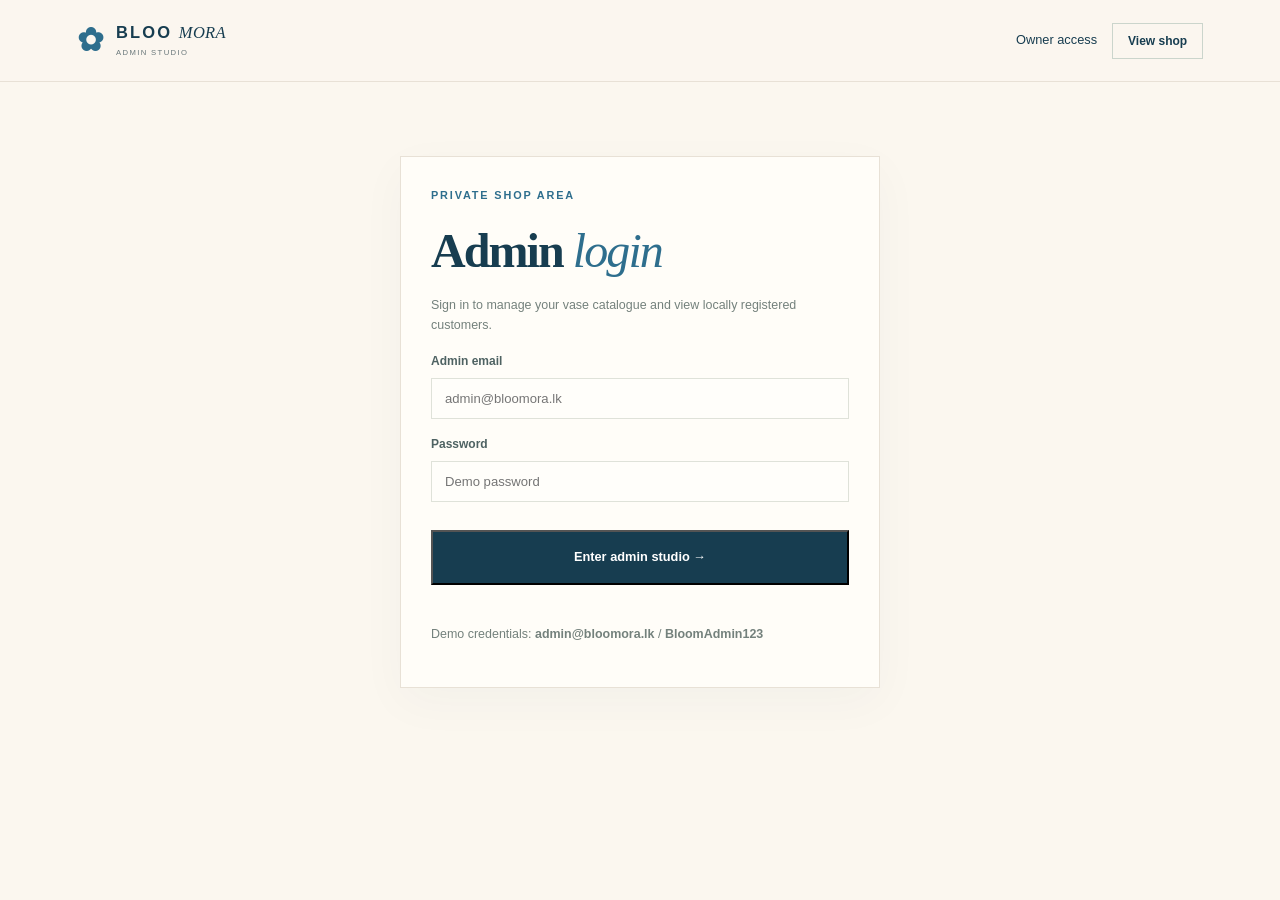
==== admin.html @ c9a42f93 "Add files via upload" ====
<!DOCTYPE html><html lang="en"><head><meta charset="UTF-8"><meta name="viewport" content="width=device-width,initial-scale=1"><title>Admin Studio | BLOO MORA</title><link rel="stylesheet" href="style.css"><link rel="stylesheet" href="portal.css"></head><body><header class="portal-header"><a class="brand" href="index.html"><span class="brand-mark">✿</span><span>BLOO <i>MORA</i><small>ADMIN STUDIO</small></span></a><div class="portal-actions"><span id="adminStatus">Owner access</span><a class="outline-btn" href="index.html">View shop</a></div></header><main class="dashboard admin-dashboard"><section id="adminLoginPanel" class="admin-login auth-card"><p class="eyebrow">PRIVATE SHOP AREA</p><h1>Admin <em>login</em></h1><p class="muted">Sign in to manage your vase catalogue and view locally registered customers.</p><form id="adminLoginForm"><label>Admin email<input name="email" type="email" required placeholder="admin@bloomora.lk"></label><label>Password<input name="password" type="password" required placeholder="Demo password"></label><button class="button button-dark full">Enter admin studio →</button><p id="adminLoginMessage" class="form-message"></p></form><p class="small-note">Demo credentials: <b>admin@bloomora.lk</b> / <b>BloomAdmin123</b></p></section><div id="adminPanel" hidden><section class="dash-welcome"><div><p class="eyebrow">BLOO MORA CONTROL ROOM</p><h1>Your shop, <em>your way.</em></h1><p>Add new vase designs, update your collection, and view registered customer accounts.</p></div><button class="outline-btn" id="adminLogout">Log out</button></section><section class="dash-stats"><article><span>✿</span><div><b id="adminVaseCount">0</b><small>Vase listings</small></div></article><article><span>♡</span><div><b id="adminCustomerCount">0</b><small>Registered customers</small></div></article><article><span>↗</span><div><b>WhatsApp</b><small>Order channel</small></div></article></section><div class="admin-columns"><section class="panel"><p class="eyebrow">GROW YOUR COLLECTION</p><h2>Add a <em>new vase</em></h2><form id="addVaseForm" class="stack-form"><label>Vase name<input name="name" required maxlength="80" placeholder="e.g. Bluebell Garden Vase"></label><div class="form-row"><label>Price (LKR)<input name="price" type="number" required min="1" step="1" placeholder="3500"></label><label>Category<select name="category"><option value="floral">Floral</option><option value="blue">Blue tones</option><option value="gift">Gift picks</option><option value="other">Other</option></select></label></div><label>Description<input name="description" maxlength="160" placeholder="Hand-painted flowers in soft blue tones"></label><label>Product image URL (optional)<input name="image" type="url" placeholder="https://..."></label><label>Or upload a product image<input name="photo" type="file" accept="image/*"></label><button class="button button-dark full" type="submit">＋ Add vase to shop</button><p id="addVaseMessage" class="form-message"></p></form></section><section class="panel"><p class="eyebrow">YOUR PRODUCTS</p><h2>Manage <em>vases</em></h2><div id="adminProducts" class="admin-product-list"></div></section></div><section class="panel customer-panel"><div class="dash-heading"><div><p class="eyebrow">COMMUNITY</p><h2>Registered <em>customers</em></h2></div><input id="adminCustomerSearch" class="portal-search" type="search" placeholder="Search customers..."></div><div class="table-wrap"><table><thead><tr><th>Name</th><th>Email</th><th>Phone</th><th>Joined</th></tr></thead><tbody id="customersTable"></tbody></table></div><p class="small-note">Customer records in this demo are stored in this browser only. This is not a secure multi-user online database.</p></section></div></main><script src="portal.js"></script></body></html>
---- style.css ----
:root{--ink:#173d50;--blue:#2e6e8d;--sky:#dcecf0;--cream:#fbf7ef;--sand:#efe6d7;--green:#637e66;--muted:#69777a;--white:#fff;--line:#e8e1d6;--serif:'Playfair Display',Georgia,serif;--sans:'DM Sans',Arial,sans-serif}*{box-sizing:border-box}html{scroll-behavior:smooth;scroll-padding-top:88px}body{margin:0;background:var(--cream);color:var(--ink);font-family:var(--sans);line-height:1.6}a{color:inherit;text-decoration:none}button,input{font:inherit}.announcement{background:var(--ink);color:#fff;text-align:center;font-size:.72rem;letter-spacing:.09em;padding:9px 15px}.site-header{height:88px;padding:0 6.5%;display:flex;align-items:center;justify-content:space-between;gap:25px;background:rgba(251,247,239,.94);position:sticky;top:0;z-index:10;border-bottom:1px solid rgba(23,61,80,.08);backdrop-filter:blur(14px)}.brand{display:flex;align-items:center;gap:10px;font-weight:700;letter-spacing:.13em;font-size:1.03rem;line-height:1.05;white-space:nowrap}.brand i{font-family:var(--serif);font-weight:500;letter-spacing:.02em}.brand small{display:block;font-size:.48rem;letter-spacing:.18em;font-weight:500;margin-top:7px;color:var(--muted)}.brand-mark{font-size:2rem;color:var(--blue)}nav{display:flex;gap:30px;font-size:.84rem;color:#435b64}nav a:hover,.footer-links a:hover{color:var(--blue)}.header-order{font-size:.78rem;font-weight:700;border-bottom:1px solid var(--ink);padding:9px 0}.header-order span{margin-left:8px}.menu-toggle{display:none;border:0;background:none;color:var(--ink);font-size:1.5rem}.hero{display:grid;grid-template-columns:1fr 1fr;min-height:650px;padding:58px 8% 70px;gap:5%;align-items:center;overflow:hidden;background:radial-gradient(ellipse at 80% 40%,#e5eee5 0%,transparent 38%),var(--cream)}.hero-copy{max-width:570px;position:relative;z-index:1}.eyebrow{font-size:.68rem;letter-spacing:.17em;font-weight:700;color:var(--blue);margin:0 0 20px}.eyebrow span{display:inline-block;width:25px;height:1px;background:var(--blue);vertical-align:middle;margin-right:8px}.hero h1{font:600 clamp(3.5rem,6vw,6rem)/1.05 var(--serif);letter-spacing:-.055em;margin:0 0 24px;color:var(--ink)}h1 em,h2 em{font-weight:500;color:var(--blue)}.hero-description{font-size:1rem;max-width:430px;color:#617176;line-height:1.9}.hero-actions{display:flex;align-items:center;gap:25px;margin-top:30px;flex-wrap:wrap}.button{display:inline-flex;align-items:center;justify-content:center;gap:22px;padding:15px 21px;font-weight:700;font-size:.8rem;transition:transform .2s,background .2s}.button:hover{transform:translateY(-2px)}.button-dark{background:var(--ink);color:white}.button-dark:hover{background:var(--blue)}.text-link{font-size:.8rem;font-weight:700;border-bottom:1px solid #b6c4c4;padding-bottom:6px}.text-link span{margin-left:9px}.hero-notes{display:flex;gap:20px;flex-wrap:wrap;margin-top:42px;color:#75817e;font-size:.69rem}.hero-visual{position:relative;max-width:520px;width:100%;margin:auto}.hero-image-wrap{height:490px;position:relative;border-radius:48% 48% 8px 8px;overflow:visible;background:#e7e6d9}.hero-image-wrap>img{width:100%;height:100%;object-fit:cover;object-position:center 55%;border-radius:48% 48% 8px 8px;mix-blend-mode:multiply}.image-sticker{position:absolute;bottom:35px;left:-33px;width:100px;height:100px;border-radius:50%;background:#e4b96f;color:var(--ink);display:grid;align-content:center;text-align:center;line-height:1.1;font-size:.76rem;transform:rotate(-11deg);box-shadow:0 7px 20px #7d70402a}.image-sticker i{font:italic 1.3rem var(--serif)}.floating-note{position:absolute;bottom:28px;right:-35px;background:#fffdf8;padding:17px 22px;box-shadow:0 10px 30px #183c5014;min-width:220px}.floating-note span,.floating-note small{display:block;color:#7b8888;font-size:.57rem;letter-spacing:.11em}.floating-note b{display:block;font:600 1.15rem var(--serif);margin:5px 0}.floating-note small{letter-spacing:0;font-size:.7rem}.sun-shape{position:absolute;z-index:-1;width:120px;height:120px;border:1px solid #b9c9b7;border-radius:50%;right:-40px;top:-28px}.trust-strip{display:grid;grid-template-columns:repeat(4,1fr);background:#e8efea;padding:26px 8%;gap:25px}.trust-strip>div{display:grid;grid-template-columns:32px 1fr;column-gap:10px;align-items:center}.trust-strip span{grid-row:span 2;font-size:1.5rem;color:var(--green)}.trust-strip b{font-size:.75rem}.trust-strip small{font-size:.65rem;color:#75817b}.section{padding:100px 8%}.section-heading{display:flex;justify-content:space-between;align-items:end;gap:30px;margin-bottom:40px}.section-heading h2,.story h2,.care h2,.contact-banner h2{font:600 clamp(2.5rem,4vw,4rem)/1.15 var(--serif);letter-spacing:-.04em;margin:0}.section-heading>p{max-width:340px;color:#718080;font-size:.86rem;margin:0 0 6px}.collection-tools{display:flex;justify-content:space-between;gap:20px;align-items:center;margin-bottom:25px}.filters{display:flex;gap:8px;flex-wrap:wrap}.filter{border:1px solid #d8ded8;background:transparent;color:#687875;padding:9px 15px;border-radius:30px;font-size:.7rem;cursor:pointer}.filter.active,.filter:hover{background:var(--ink);color:#fff;border-color:var(--ink)}.search-box{display:flex;align-items:center;gap:8px;border-bottom:1px solid #bfcac4;padding:7px 3px;color:#7d8b86}.search-box span{font-size:1.3rem}.search-box input{background:transparent;border:0;outline:0;width:150px;color:var(--ink);font-size:.75rem}.product-grid{display:grid;grid-template-columns:repeat(4,minmax(0,1fr));gap:22px}.product-card{min-width:0}.product-image{position:relative;background:#e9e6d9;aspect-ratio:4/5;overflow:hidden}.product-image img{width:100%;height:100%;object-fit:cover;object-position:center;transition:transform .5s,filter .4s;mix-blend-mode:multiply}.product-card:hover .product-image img{transform:scale(1.045)}.product-image.warm img{filter:hue-rotate(125deg) saturate(.7) sepia(.18)}.product-image.ocean img{filter:hue-rotate(12deg) saturate(.8) brightness(1.08)}.product-image.meadow img{filter:hue-rotate(75deg) saturate(.65)}.product-tag{position:absolute;z-index:1;top:13px;left:13px;background:#fffdf4e8;padding:6px 9px;font-size:.52rem;letter-spacing:.09em;font-weight:700}.quick-order{position:absolute;bottom:12px;left:12px;right:12px;width:calc(100% - 24px);padding:12px;border:0;background:#fffdf2;color:var(--ink);font-size:.75rem;font-weight:700;cursor:pointer;opacity:0;transform:translateY(8px);transition:.25s}.product-card:hover .quick-order,.quick-order:focus{opacity:1;transform:translateY(0)}.product-info{display:flex;justify-content:space-between;gap:8px;padding:15px 0}.product-info h3{font:600 1.1rem var(--serif);margin:0 0 4px}.product-info p{font-size:.67rem;color:#7c8985;margin:0}.product-info strong{font-size:.73rem;white-space:nowrap;padding-top:4px}.product-note{font-size:.7rem;color:#7e8984;margin-top:25px}.story{display:grid;grid-template-columns:1fr 1fr;gap:10%;align-items:center;background:#f0e9dd}.story-photo{position:relative;max-width:450px;height:470px}.story-photo img{width:100%;height:100%;object-fit:cover;mix-blend-mode:multiply}.round-seal{position:absolute;right:-25px;bottom:28px;width:100px;height:100px;border-radius:50%;display:grid;place-content:center;text-align:center;background:var(--green);color:white;font:600 .8rem/1.25 var(--serif);transform:rotate(10deg);border:4px double #e0e6d8}.story-copy{max-width:480px}.story-copy h2{margin-bottom:24px}.story-copy>p:not(.eyebrow){font-size:.87rem;color:#6b7978;line-height:1.9}.story-copy .text-link{display:inline-block;margin-top:15px}.care{padding-top:90px;padding-bottom:100px}.care-heading{text-align:center;margin-bottom:50px}.care-grid{display:grid;grid-template-columns:repeat(3,1fr);gap:35px}.care-grid>div{padding:25px 28px;border-top:1px solid #cbd5cc}.care-grid span{font:italic 1.4rem var(--serif);color:var(--green)}.care-grid h3{font:600 1.3rem var(--serif);margin:15px 0 8px}.care-grid p{font-size:.8rem;color:#75817e;line-height:1.8;margin:0}.contact-banner{margin:0 6% 70px;background:var(--ink);color:white;padding:50px 6%;display:flex;justify-content:space-between;align-items:center;gap:30px;position:relative;overflow:hidden}.contact-banner:after{content:'✿';position:absolute;right:32%;top:-65px;font-size:210px;color:#ffffff09;pointer-events:none}.contact-banner .eyebrow{color:#b6d3cf;margin-bottom:13px}.contact-banner h2{font-size:clamp(2.1rem,3.5vw,3.4rem)}.contact-banner h2 em{color:#b5d4d4}.contact-banner>div>p:last-child{color:#c0d0d0;font-size:.8rem}.button-light{background:#f5f0e6;color:var(--ink);white-space:nowrap;position:relative;z-index:1}.button-light:hover{background:white}footer{padding:10px 8% 30px;display:grid;grid-template-columns:1fr 1fr;align-items:center;gap:18px}footer>p{font:italic 1rem var(--serif);color:#73817c;text-align:right}.footer-links{display:flex;gap:20px;font-size:.72rem;color:#6f7d79}.copyright{text-align:right;color:#8b9690;font-size:.62rem}.toast{position:fixed;bottom:24px;left:50%;transform:translate(-50%,20px);background:var(--ink);color:white;padding:13px 20px;font-size:.78rem;box-shadow:0 8px 25px #0002;opacity:0;pointer-events:none;transition:.25s;z-index:20;max-width:90vw}.toast.show{opacity:1;transform:translate(-50%,0)}.empty-state{grid-column:1/-1;text-align:center;padding:50px 20px;color:#7a8881}
@media(max-width:1000px){.site-header{padding:0 4%}.hero{padding-left:6%;padding-right:6%;gap:3%}.hero-image-wrap{height:420px}.product-grid{grid-template-columns:repeat(2,minmax(0,1fr));gap:30px 20px}.trust-strip{padding-left:5%;padding-right:5%}.trust-strip>div{grid-template-columns:25px 1fr}.trust-strip b{font-size:.68rem}.trust-strip small{font-size:.6rem}nav{gap:15px}}
@media(max-width:720px){.announcement{font-size:.58rem}.site-header{height:75px;gap:12px}.brand{font-size:.9rem}.brand-mark{font-size:1.6rem}.header-order{font-size:.68rem}.menu-toggle{display:block;margin-left:auto;order:2}.header-order{order:3}.site-header nav{display:none;position:absolute;top:74px;left:0;right:0;background:var(--cream);padding:20px 6%;box-shadow:0 12px 18px #173d5010;flex-direction:column;gap:15px}.site-header nav.open{display:flex}.hero{grid-template-columns:1fr;padding:55px 7% 70px;gap:50px}.hero h1{font-size:clamp(3.5rem,14vw,5rem)}.hero-visual{max-width:420px;width:90%}.hero-image-wrap{height:420px}.floating-note{right:-20px}.trust-strip{grid-template-columns:repeat(2,1fr);padding:24px 7%;gap:24px 15px}.section{padding:72px 6%}.section-heading{display:block}.section-heading>p{margin-top:18px}.collection-tools{align-items:flex-start;flex-direction:column}.search-box{width:100%}.search-box input{width:100%}.product-grid{gap:25px 12px}.product-info{display:block}.product-info h3{font-size:1rem}.product-info strong{display:block;margin-top:8px}.product-info p{min-height:30px}.quick-order{opacity:1;transform:none;padding:9px;font-size:.67rem}.story{grid-template-columns:1fr;gap:40px}.story-photo{height:380px;width:90%;margin:auto}.story-copy{margin:auto}.care-grid{grid-template-columns:1fr;gap:10px}.care-grid>div{padding:20px 8px}.contact-banner{margin:0 4% 50px;padding:35px 7%;display:block}.contact-banner .button{margin-top:15px}.contact-banner h2{font-size:2.5rem}footer{padding:0 6% 25px;grid-template-columns:1fr;gap:12px}.footer-brand{justify-self:start}footer>p{text-align:left;margin:0}.footer-links{flex-wrap:wrap}.copyright{text-align:left}}
@media(max-width:390px){.header-order{font-size:0;border:0}.header-order span{font-size:1rem}.hero-actions{align-items:flex-start;flex-direction:column}.hero-image-wrap{height:360px}.product-info h3{font-size:.9rem}.product-info p{font-size:.61rem}.product-tag{font-size:.45rem;left:7px;top:7px}.quick-order{left:7px;right:7px;width:calc(100% - 14px)}}


/* Fixes for the Login/Register buttons used in index.html */
.header-account{display:flex;align-items:center;gap:10px;flex-shrink:0}
.account-login,.account-register{display:inline-flex;align-items:center;justify-content:center;padding:10px 16px;border-radius:4px;font-size:.75rem;font-weight:700;transition:background .2s,color .2s,border-color .2s}
.account-login{border:1px solid var(--ink);color:var(--ink);background:transparent}
.account-login:hover{background:var(--sky)}
.account-register{border:1px solid var(--ink);background:var(--ink);color:#fff}
.account-register:hover{background:var(--blue);border-color:var(--blue)}
@media(max-width:1000px){.header-account{gap:7px}.account-login,.account-register{padding:9px 11px;font-size:.7rem}}
@media(max-width:720px){.header-account{display:flex;gap:6px}.account-login,.account-register{padding:8px 10px;font-size:.68rem}}
@media(max-width:390px){.site-header{flex-wrap:wrap;height:auto;min-height:75px;padding-top:10px;padding-bottom:10px}.header-account{order:4;width:100%;justify-content:flex-end}.account-login,.account-register{flex:1;text-align:center}.site-header nav{top:100%}}
---- portal.css ----
.portal-body{min-height:100vh;background:radial-gradient(ellipse at 8% 15%,#e4eee6 0,transparent 35%),var(--cream)}.portal-header{min-height:82px;padding:16px 6%;display:flex;align-items:center;justify-content:space-between;gap:20px;border-bottom:1px solid var(--line);background:#fbf7efeF}.portal-header .text-link{white-space:nowrap}.auth-layout{max-width:1180px;margin:45px auto;padding:0 24px;display:grid;grid-template-columns:1fr minmax(330px,440px);gap:7%;align-items:center}.auth-art h1,.dash-welcome h1,.admin-login h1{font:600 clamp(2.7rem,5vw,4.6rem)/1.12 var(--serif);letter-spacing:-.04em;margin:0 0 18px}.auth-art h1 em,.dash-welcome h1 em,.admin-login h1 em{color:var(--blue);font-weight:500}.auth-art>p:not(.eyebrow){max-width:410px;color:var(--muted)}.auth-art img{display:block;width:min(100%,420px);height:360px;object-fit:contain;mix-blend-mode:multiply;margin:25px auto 0}.auth-card,.panel{background:#fffdf8;border:1px solid #e8e1d6;padding:30px;box-shadow:0 14px 45px #173d5009}.tabs{display:grid;grid-template-columns:1fr 1fr;gap:5px;background:#f1eee5;padding:5px;margin-bottom:25px}.tab{border:0;background:transparent;padding:11px;color:#667774;cursor:pointer;font-weight:600}.tab.active{background:white;color:var(--ink);box-shadow:0 2px 10px #00000008}.auth-card h2,.panel h2,.dash-heading h2{font:600 2rem/1.2 var(--serif);margin:0 0 9px}.muted,.small-note{color:#74817c;font-size:.78rem}.auth-card form>label,.stack-form label{display:grid;gap:7px;margin:16px 0;color:#4e6262;font-size:.75rem;font-weight:600}.auth-card input,.stack-form input,.stack-form select,.portal-search{width:100%;border:1px solid #dfe2d9;background:#fffefa;padding:12px 13px;outline-color:#6d9aaa;color:var(--ink);font:400 .82rem var(--sans);border-radius:0}.full{width:100%;margin-top:12px;cursor:pointer}.form-message{font-size:.75rem;color:#9c4b3f;min-height:1.2em}.small-note{line-height:1.7}.small-note a{color:var(--blue);text-decoration:underline;font-weight:700}.security-note{border-top:1px solid var(--line);padding-top:15px;margin-top:22px}.portal-actions{display:flex;align-items:center;gap:15px;font-size:.8rem}.outline-btn{display:inline-flex;justify-content:center;align-items:center;border:1px solid #cbd5cc;padding:10px 15px;background:transparent;color:var(--ink);font:600 .75rem var(--sans);cursor:pointer}.dashboard{max-width:1240px;margin:0 auto;padding:44px 28px 80px}.dash-welcome{display:flex;align-items:center;justify-content:space-between;gap:25px;padding:20px 0 32px}.dash-welcome h1{font-size:clamp(2.4rem,4.4vw,4rem)}.dash-welcome p:not(.eyebrow){color:var(--muted);font-size:.85rem}.dash-stats{display:grid;grid-template-columns:repeat(3,1fr);gap:16px;margin:12px 0 55px}.dash-stats article{display:flex;align-items:center;gap:16px;background:#e9f0e9;padding:22px}.dash-stats article>span{font-size:1.8rem;color:var(--green)}.dash-stats b,.dash-stats small{display:block}.dash-stats b{font:600 1.15rem var(--serif)}.dash-stats small{font-size:.68rem;color:#6f7f77;margin-top:3px}.dash-heading{display:flex;align-items:end;justify-content:space-between;gap:20px;margin-bottom:25px}.dash-heading .eyebrow{margin-bottom:9px}.portal-search{max-width:260px}.portal-products{display:grid;grid-template-columns:repeat(3,minmax(0,1fr));gap:24px}.portal-product{background:#fffdf8;border:1px solid #e9e2d7}.portal-product-image{height:290px;background:#f1ecdf;overflow:hidden}.portal-product-image img{width:100%;height:100%;object-fit:contain;mix-blend-mode:multiply}.portal-product-info{padding:20px}.mini-tag{font-size:.6rem;text-transform:uppercase;letter-spacing:.12em;color:var(--blue)}.portal-product h3{font:600 1.35rem var(--serif);margin:8px 0}.portal-product p{font-size:.76rem;color:var(--muted);min-height:40px}.portal-product strong{display:block;margin:12px 0;font-size:.9rem}.portal-product .button{font-size:.72rem}.admin-login{max-width:480px;margin:30px auto}.admin-login h1{font-size:3rem}.admin-columns{display:grid;grid-template-columns:minmax(300px,.85fr) 1.15fr;gap:22px;align-items:start}.panel{box-shadow:none}.panel h2{margin-bottom:22px}.form-row{display:grid;grid-template-columns:1fr 1fr;gap:12px}.stack-form label{margin:12px 0}.admin-product-list{display:grid;gap:10px}.admin-product{display:flex;align-items:center;gap:12px;padding:10px;border-bottom:1px solid var(--line)}.admin-product img{width:58px;height:65px;object-fit:cover;background:#eee9df}.admin-product-details{flex:1;min-width:0}.admin-product-details b,.admin-product-details small{display:block}.admin-product-details b{font:600 .95rem var(--serif)}.admin-product-details small{font-size:.68rem;color:var(--muted);margin-top:5px}.delete-btn{border:1px solid #dfc5bc;background:transparent;color:#9d5144;padding:7px 9px;font-size:.68rem;cursor:pointer}.customer-panel{margin-top:24px}.table-wrap{overflow-x:auto}table{border-collapse:collapse;width:100%;text-align:left;font-size:.76rem}th,td{padding:13px 12px;border-bottom:1px solid var(--line);white-space:nowrap}th{color:#61736e;background:#f5f2e9;font-size:.67rem;letter-spacing:.04em}td{color:#4e6262}.customer-panel .small-note{margin-top:15px}[hidden]{display:none!important}
@media(max-width:800px){.auth-layout{grid-template-columns:1fr;max-width:520px;gap:25px;margin:25px auto}.auth-art img{height:240px}.auth-art h1{font-size:3rem}.auth-card{padding:24px}.portal-products{grid-template-columns:repeat(2,minmax(0,1fr))}.admin-columns{grid-template-columns:1fr}.dash-welcome{align-items:flex-start;flex-direction:column}.dash-stats{gap:9px}.dash-stats article{padding:14px;gap:8px}.portal-product-image{height:230px}}
@media(max-width:520px){.portal-header{padding:14px 5%;min-height:72px}.portal-header .brand{font-size:.82rem}.portal-header .brand small{font-size:.4rem}.portal-actions{gap:8px;font-size:.65rem}.outline-btn{padding:8px}.dashboard{padding:28px 16px 55px}.dash-stats{grid-template-columns:1fr}.dash-stats article{padding:14px 18px}.dash-heading{align-items:flex-start;flex-direction:column}.portal-search{max-width:none}.portal-products{grid-template-columns:1fr 1fr;gap:12px}.portal-product-image{height:185px}.portal-product-info{padding:12px}.portal-product h3{font-size:1.05rem}.portal-product p{font-size:.68rem}.portal-product .button{padding:10px 7px;gap:4px;font-size:.65rem}.form-row{grid-template-columns:1fr}.auth-layout{padding:0 15px}.auth-art img{height:190px}.auth-card{padding:20px}.dash-welcome h1{font-size:2.5rem}}
.header-account{display:flex;align-items:center;gap:9px;white-space:nowrap}.account-login,.account-register{font-size:.72rem;font-weight:700;padding:10px 13px}.account-login{border:1px solid #cbd5cc}.account-register{background:var(--ink);color:#fff}.account-register:hover{background:var(--blue)}
@media(max-width:1000px){.site-header{gap:12px}.site-header nav{gap:12px}.account-login,.account-register{padding:8px 9px;font-size:.68rem}}
@media(max-width:720px){.header-account{order:4;gap:5px}.account-login,.account-register{padding:7px 8px;font-size:.63rem}.site-header nav{top:74px}}
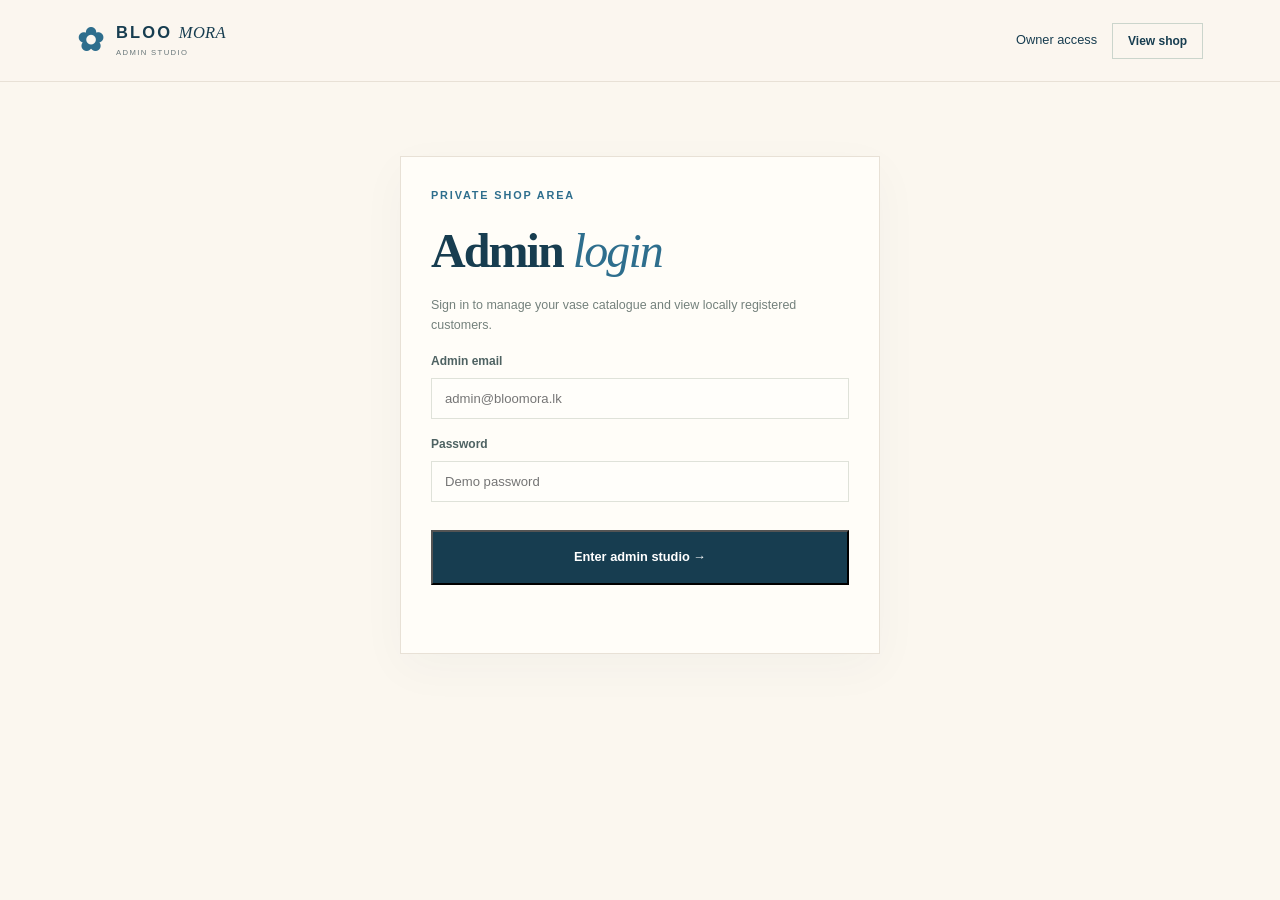
==== commit 3af78ac2: "Fix HTML encoding issues in admin.html" ====
--- a/admin.html
+++ b/admin.html
@@ -1 +1 @@
-<!DOCTYPE html><html lang="en"><head><meta charset="UTF-8"><meta name="viewport" content="width=device-width,initial-scale=1"><title>Admin Studio | BLOO MORA</title><link rel="stylesheet" href="style.css"><link rel="stylesheet" href="portal.css"></head><body><header class="portal-header"><a class="brand" href="index.html"><span class="brand-mark">✿</span><span>BLOO <i>MORA</i><small>ADMIN STUDIO</small></span></a><div class="portal-actions"><span id="adminStatus">Owner access</span><a class="outline-btn" href="index.html">View shop</a></div></header><main class="dashboard admin-dashboard"><section id="adminLoginPanel" class="admin-login auth-card"><p class="eyebrow">PRIVATE SHOP AREA</p><h1>Admin <em>login</em></h1><p class="muted">Sign in to manage your vase catalogue and view locally registered customers.</p><form id="adminLoginForm"><label>Admin email<input name="email" type="email" required placeholder="admin@bloomora.lk"></label><label>Password<input name="password" type="password" required placeholder="Demo password"></label><button class="button button-dark full">Enter admin studio →</button><p id="adminLoginMessage" class="form-message"></p></form><p class="small-note">Demo credentials: <b>admin@bloomora.lk</b> / <b>BloomAdmin123</b></p></section><div id="adminPanel" hidden><section class="dash-welcome"><div><p class="eyebrow">BLOO MORA CONTROL ROOM</p><h1>Your shop, <em>your way.</em></h1><p>Add new vase designs, update your collection, and view registered customer accounts.</p></div><button class="outline-btn" id="adminLogout">Log out</button></section><section class="dash-stats"><article><span>✿</span><div><b id="adminVaseCount">0</b><small>Vase listings</small></div></article><article><span>♡</span><div><b id="adminCustomerCount">0</b><small>Registered customers</small></div></article><article><span>↗</span><div><b>WhatsApp</b><small>Order channel</small></div></article></section><div class="admin-columns"><section class="panel"><p class="eyebrow">GROW YOUR COLLECTION</p><h2>Add a <em>new vase</em></h2><form id="addVaseForm" class="stack-form"><label>Vase name<input name="name" required maxlength="80" placeholder="e.g. Bluebell Garden Vase"></label><div class="form-row"><label>Price (LKR)<input name="price" type="number" required min="1" step="1" placeholder="3500"></label><label>Category<select name="category"><option value="floral">Floral</option><option value="blue">Blue tones</option><option value="gift">Gift picks</option><option value="other">Other</option></select></label></div><label>Description<input name="description" maxlength="160" placeholder="Hand-painted flowers in soft blue tones"></label><label>Product image URL (optional)<input name="image" type="url" placeholder="https://..."></label><label>Or upload a product image<input name="photo" type="file" accept="image/*"></label><button class="button button-dark full" type="submit">＋ Add vase to shop</button><p id="addVaseMessage" class="form-message"></p></form></section><section class="panel"><p class="eyebrow">YOUR PRODUCTS</p><h2>Manage <em>vases</em></h2><div id="adminProducts" class="admin-product-list"></div></section></div><section class="panel customer-panel"><div class="dash-heading"><div><p class="eyebrow">COMMUNITY</p><h2>Registered <em>customers</em></h2></div><input id="adminCustomerSearch" class="portal-search" type="search" placeholder="Search customers..."></div><div class="table-wrap"><table><thead><tr><th>Name</th><th>Email</th><th>Phone</th><th>Joined</th></tr></thead><tbody id="customersTable"></tbody></table></div><p class="small-note">Customer records in this demo are stored in this browser only. This is not a secure multi-user online database.</p></section></div></main><script src="portal.js"></script></body></html>
+<!DOCTYPE html><html lang="en"><head><meta charset="UTF-8"><meta name="viewport" content="width=device-width,initial-scale=1"><title>Admin Studio | BLOO MORA</title><link rel="stylesheet" href="style.css"><link rel="stylesheet" href="portal.css"></head><body><header class="portal-header"><a class="brand" href="index.html"><span class="brand-mark">✿</span><span>BLOO <i>MORA</i><small>ADMIN STUDIO</small></span></a><div class="portal-actions"><span id="adminStatus">Owner access</span><a class="outline-btn" href="index.html">View shop</a></div></header><main class="dashboard admin-dashboard"><section id="adminLoginPanel" class="admin-login auth-card"><p class="eyebrow">PRIVATE SHOP AREA</p><h1>Admin <em>login</em></h1><p class="muted">Sign in to manage your vase catalogue and view locally registered customers.</p><form id="adminLoginForm"><label>Admin email<input name="email" type="email" required placeholder="admin@bloomora.lk"></label><label>Password<input name="password" type="password" required placeholder="Demo password"></label><button class="button button-dark full">Enter admin studio →</button><p id="adminLoginMessage" class="form-message"></p></form></section><div id="adminPanel" hidden><section class="dash-welcome"><div><p class="eyebrow">BLOO MORA CONTROL ROOM</p><h1>Your shop, <em>your way.</em></h1><p>Add new vase designs, update your collection, and view registered customer accounts.</p></div><button class="outline-btn" id="adminLogout">Log out</button></section><section class="dash-stats"><article><span>✿</span><div><b id="adminVaseCount">0</b><small>Vase listings</small></div></article><article><span>♡</span><div><b id="adminCustomerCount">0</b><small>Registered customers</small></div></article><article><span>↗</span><div><b>WhatsApp</b><small>Order channel</small></div></article></section><div class="admin-columns"><section class="panel"><p class="eyebrow">GROW YOUR COLLECTION</p><h2>Add a <em>new vase</em></h2><form id="addVaseForm" class="stack-form"><label>Vase name<input name="name" required maxlength="80" placeholder="e.g. Bluebell Garden Vase"></label><div class="form-row"><label>Price (LKR)<input name="price" type="number" required min="1" step="1" placeholder="3500"></label><label>Category<select name="category"><option value="floral">Floral</option><option value="blue">Blue tones</option><option value="gift">Gift picks</option><option value="other">Other</option></select></label></div><label>Description<input name="description" maxlength="160" placeholder="Hand-painted flowers in soft blue tones"></label><label>Product image URL (optional)<input name="image" type="url" placeholder="https://..."></label><label>Or upload a product image<input name="photo" type="file" accept="image/*"></label><button class="button button-dark full" type="submit">＋ Add vase to shop</button><p id="addVaseMessage" class="form-message"></p></form></section><section class="panel"><p class="eyebrow">YOUR PRODUCTS</p><h2>Manage <em>vases</em></h2><div id="adminProducts" class="admin-product-list"></div></section></div><section class="panel customer-panel"><div class="dash-heading"><div><p class="eyebrow">COMMUNITY</p><h2>Registered <em>customers</em></h2></div><input id="adminCustomerSearch" class="portal-search" type="search" placeholder="Search customers..."></div><div class="table-wrap"><table><thead><tr><th>Name</th><th>Email</th><th>Phone</th><th>Joined</th></tr></thead><tbody id="customersTable"></tbody></table></div><p class="small-note">Customer records in this demo are stored in this browser only. This is not a secure multi-user online database.</p></section></div></main><script src="portal.js"></script></body></html>
